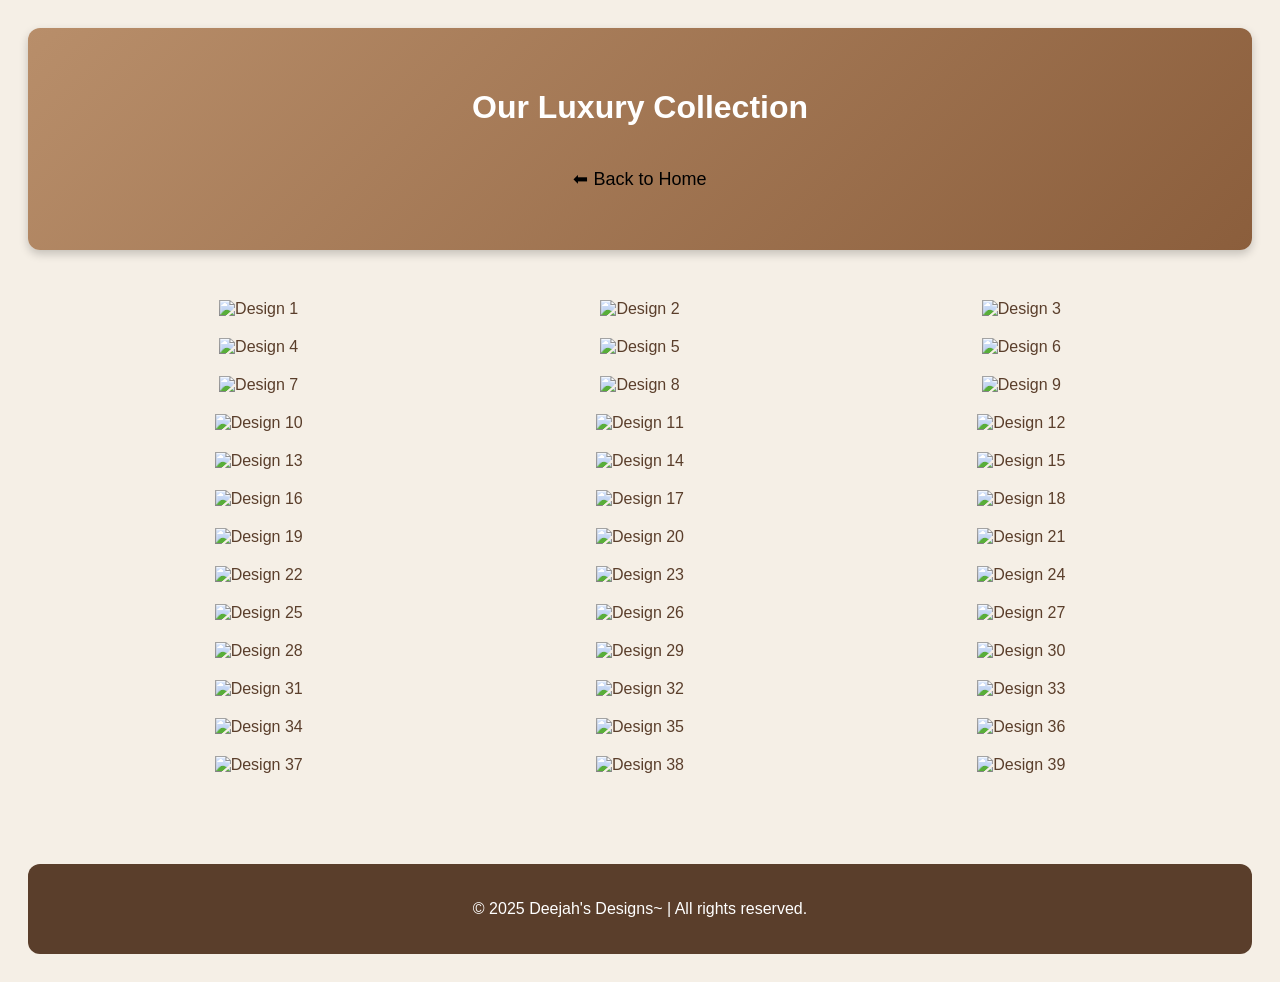
==== gallery.html @ 1dd436d9 "Update gallery.html" ====
<!DOCTYPE html>
<html lang="en">
<head>
    <meta charset="UTF-8">
    <meta name="viewport" content="width=device-width, initial-scale=1.0">
    <title>Gallery - Deejah's Designs</title>
    <link rel="stylesheet" href="Styles.css">
</head>
<body>
    <header>
        <h1>Our Luxury Collection</h1>
        <a href="index.html" class="back-btn">⬅ Back to Home</a>
    </header>
    <section class="gallery" id="gallery"></section>

<script>
    // Number of images you have
    const totalImages = 39;  
    const gallery = document.getElementById("gallery");

    for (let i = 1; i <= totalImages; i++) {
        let imgDiv = document.createElement("div");
        imgDiv.classList.add("gallery-item");

        let img = document.createElement("img");
        img.src = `images/design${i}.png`;  // Adjust file extension if needed
        img.alt = `Design ${i}`;

        let overlay = document.createElement("div");
        overlay.classList.add("overlay");
        overlay.innerText = `Luxury Design ${i}`;

        imgDiv.appendChild(img);
        imgDiv.appendChild(overlay);
        gallery.appendChild(imgDiv);
    }
</script>

    

    <footer>
        <p>&copy; 2025 Deejah's Designs~ | All rights reserved.</p>
    </footer>
</body>
</html>
---- Styles.css ----
/* General Styles */
body {
    font-family: 'Poppins', sans-serif;
    text-align: center;
    padding: 20px;
    background-color: #f5efe6; /* Light beige */
    color: #5a3e2b; /* Deep brown */
}

/* Header */
header {
    background: linear-gradient(135deg, #b88e6a, #8b5e3c); /* Soft brown tones */
    color: white;
    padding: 40px;
    border-radius: 12px;
    box-shadow: 0px 4px 10px rgba(0, 0, 0, 0.2);
}

h1 {
    font-weight: 600;
}

/* Navigation Bar */
nav {
    margin-top: 20px;
}

nav ul {
    list-style: none;
    padding: 0;
}

nav ul li {
    display: inline;
    margin: 0 15px;
}

nav ul li a {
    text-decoration: none;
    font-weight: 600;
    color: #8b5e3c; /* Brown */
    padding: 8px 12px;
    border-radius: 5px;
    transition: all 0.3s ease;
}

nav ul li a:hover {
    background: #8b5e3c;
    color: white;
}

/* Content Section */
.content {
    margin: 40px auto;
    padding: 20px;
    max-width: 600px;
    background: white;
    border-radius: 12px;
    box-shadow: 0px 4px 10px rgba(0, 0, 0, 0.1);
}

/* Footer */
footer {
    margin-top: 40px;
    padding: 20px;
    background: #5a3e2b; /* Deep brown */
    color: white;
    border-radius: 12px;
}

/* ---- Explore Button & Gallery Styles ---- */
/* Explore Button Styling */
.explore-btn {
    display: inline-block;
    padding: 12px 24px;
    background: black;
    color: white;
    font-size: 16px;
    text-decoration: none;
    border-radius: 5px;
    transition: 0.3s ease-in-out;
}

.explore-btn:hover {
    background: gold;
    color: black;
}

/* Luxury Gallery Grid Layout */
.gallery {
    display: grid;
    grid-template-columns: repeat(auto-fit, minmax(300px, 1fr));
    gap: 20px;
    padding: 50px;
    text-align: center;
}

/* Luxury Image Effects */
.gallery-item {
    position: relative;
    overflow: hidden;
    border-radius: 10px;
}

.gallery-item img {
    width: 100%;
    height: auto;
    transition: transform 0.3s ease-in-out;
}

/* Hover Effects */
.gallery-item:hover img {
    transform: scale(1.1);
    filter: brightness(70%);
}

.overlay {
    position: absolute;
    bottom: 10px;
    left: 0;
    right: 0;
    background: rgba(0, 0, 0, 0.7);
    color: white;
    font-size: 18px;
    padding: 10px;
    opacity: 0;
    transition: 0.3s ease-in-out;
}

.gallery-item:hover .overlay {
    opacity: 1;
}

/* Back Button */
.back-btn {
    display: inline-block;
    margin: 20px;
    text-decoration: none;
    color: black;
    font-size: 18px;
}

.back-btn:hover {
    color: gold;
}
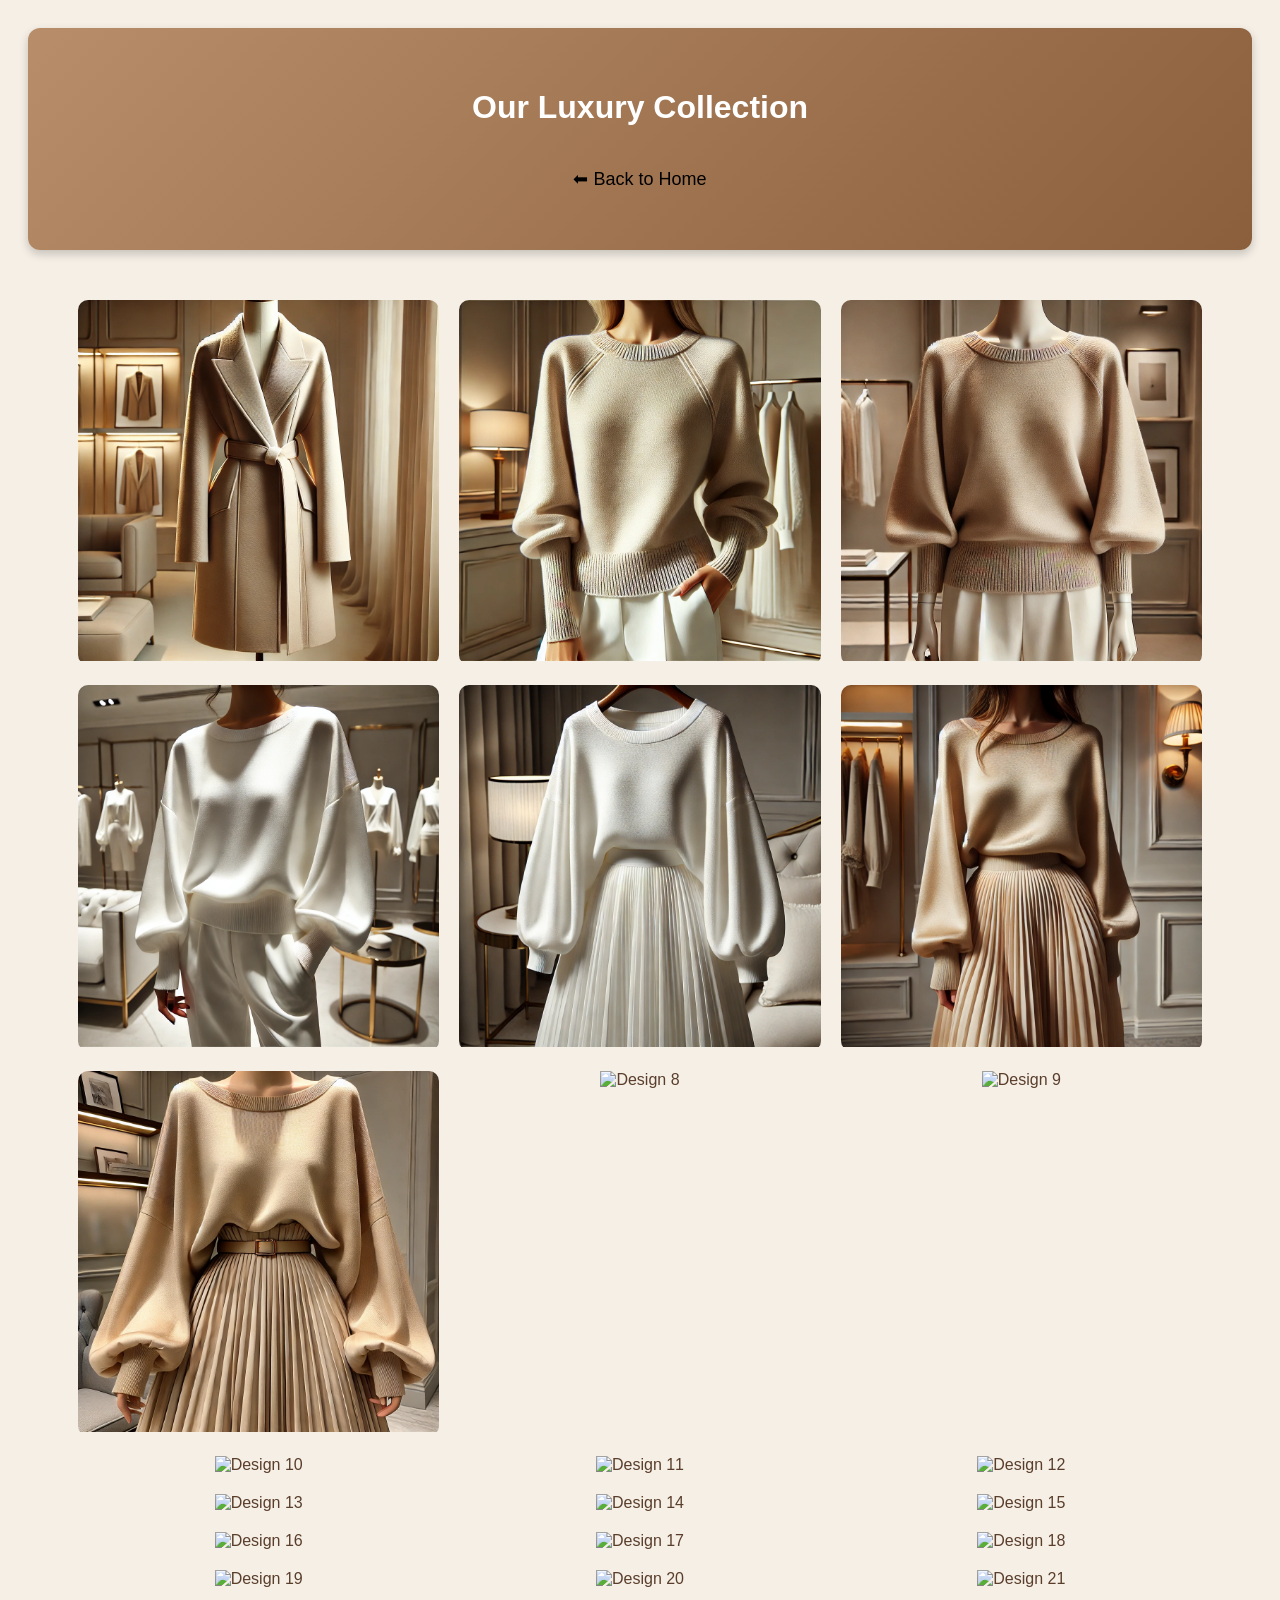
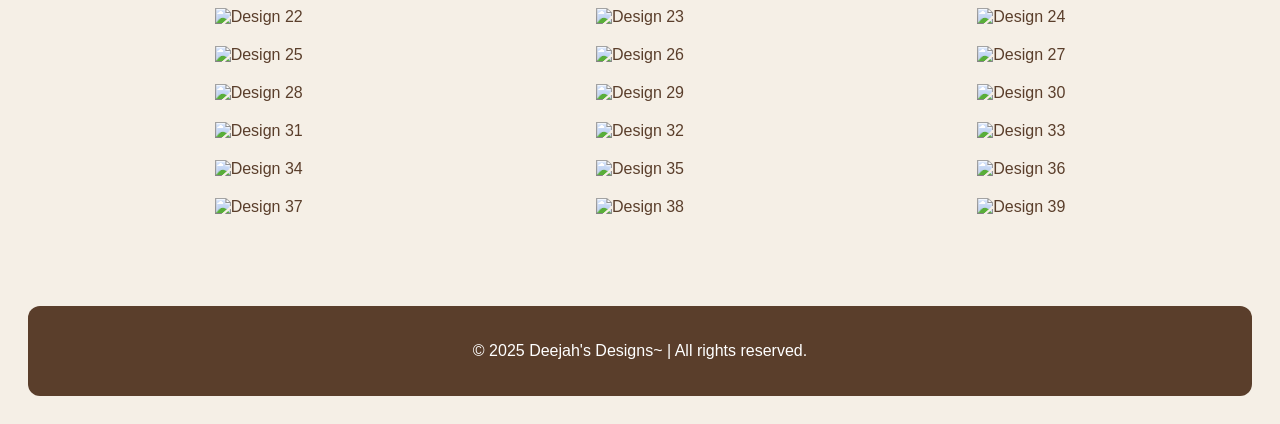
==== commit 4f0c1848: "Update gallery.html" ====
--- a/gallery.html
+++ b/gallery.html
@@ -11,32 +11,56 @@
         <h1>Our Luxury Collection</h1>
         <a href="index.html" class="back-btn">⬅ Back to Home</a>
     </header>
+
     <section class="gallery" id="gallery"></section>
 
-<script>
-    // Number of images you have
-    const totalImages = 39;  
-    const gallery = document.getElementById("gallery");
+    <script>
+        const totalImages = 39;  // Total number of images
+        const albumSizes = [7, 8, 6, 4];  // Array specifying the number of images in each album
 
-    for (let i = 1; i <= totalImages; i++) {
-        let imgDiv = document.createElement("div");
-        imgDiv.classList.add("gallery-item");
+        const gallery = document.getElementById("gallery");
+        let albumNum = 1;  // Start with the first album
+        let imgCount = 0;  // Counter to track how many images are added to the current album
+        let currentImage = 1; // Track the current image number
 
-        let img = document.createElement("img");
-        img.src = `images/design${i}.png`;  // Adjust file extension if needed
-        img.alt = `Design ${i}`;
+        // Loop through all the images
+        for (let i = 1; i <= totalImages; i++) {
+            // Construct the image path based on album and design number
+            let imgPath = `images/album${albumNum}_design${currentImage}.png`;  // Adjust the extension if needed
+            console.log(imgPath);  // Log the path for debugging
 
-        let overlay = document.createElement("div");
-        overlay.classList.add("overlay");
-        overlay.innerText = `Luxury Design ${i}`;
+            // Create the image container
+            let imgDiv = document.createElement("div");
+            imgDiv.classList.add("gallery-item");
 
-        imgDiv.appendChild(img);
-        imgDiv.appendChild(overlay);
-        gallery.appendChild(imgDiv);
-    }
-</script>
+            // Create the image element
+            let img = document.createElement("img");
+            img.src = imgPath;
+            img.alt = `Design ${currentImage}`;
 
-    
+            // Create the overlay text
+            let overlay = document.createElement("div");
+            overlay.classList.add("overlay");
+            overlay.innerText = `Luxury Design ${currentImage}`;
+
+            // Append the image and overlay to the container
+            imgDiv.appendChild(img);
+            imgDiv.appendChild(overlay);
+
+            // Add the container to the gallery section
+            gallery.appendChild(imgDiv);
+
+            // Increment the image counter for the current album
+            imgCount++;
+            currentImage++;
+
+            // Check if the current album is full
+            if (imgCount === albumSizes[albumNum - 1]) {
+                albumNum++;  // Move to the next album
+                imgCount = 0;  // Reset the image counter for the new album
+            }
+        }
+    </script>
 
     <footer>
         <p>&copy; 2025 Deejah's Designs~ | All rights reserved.</p>
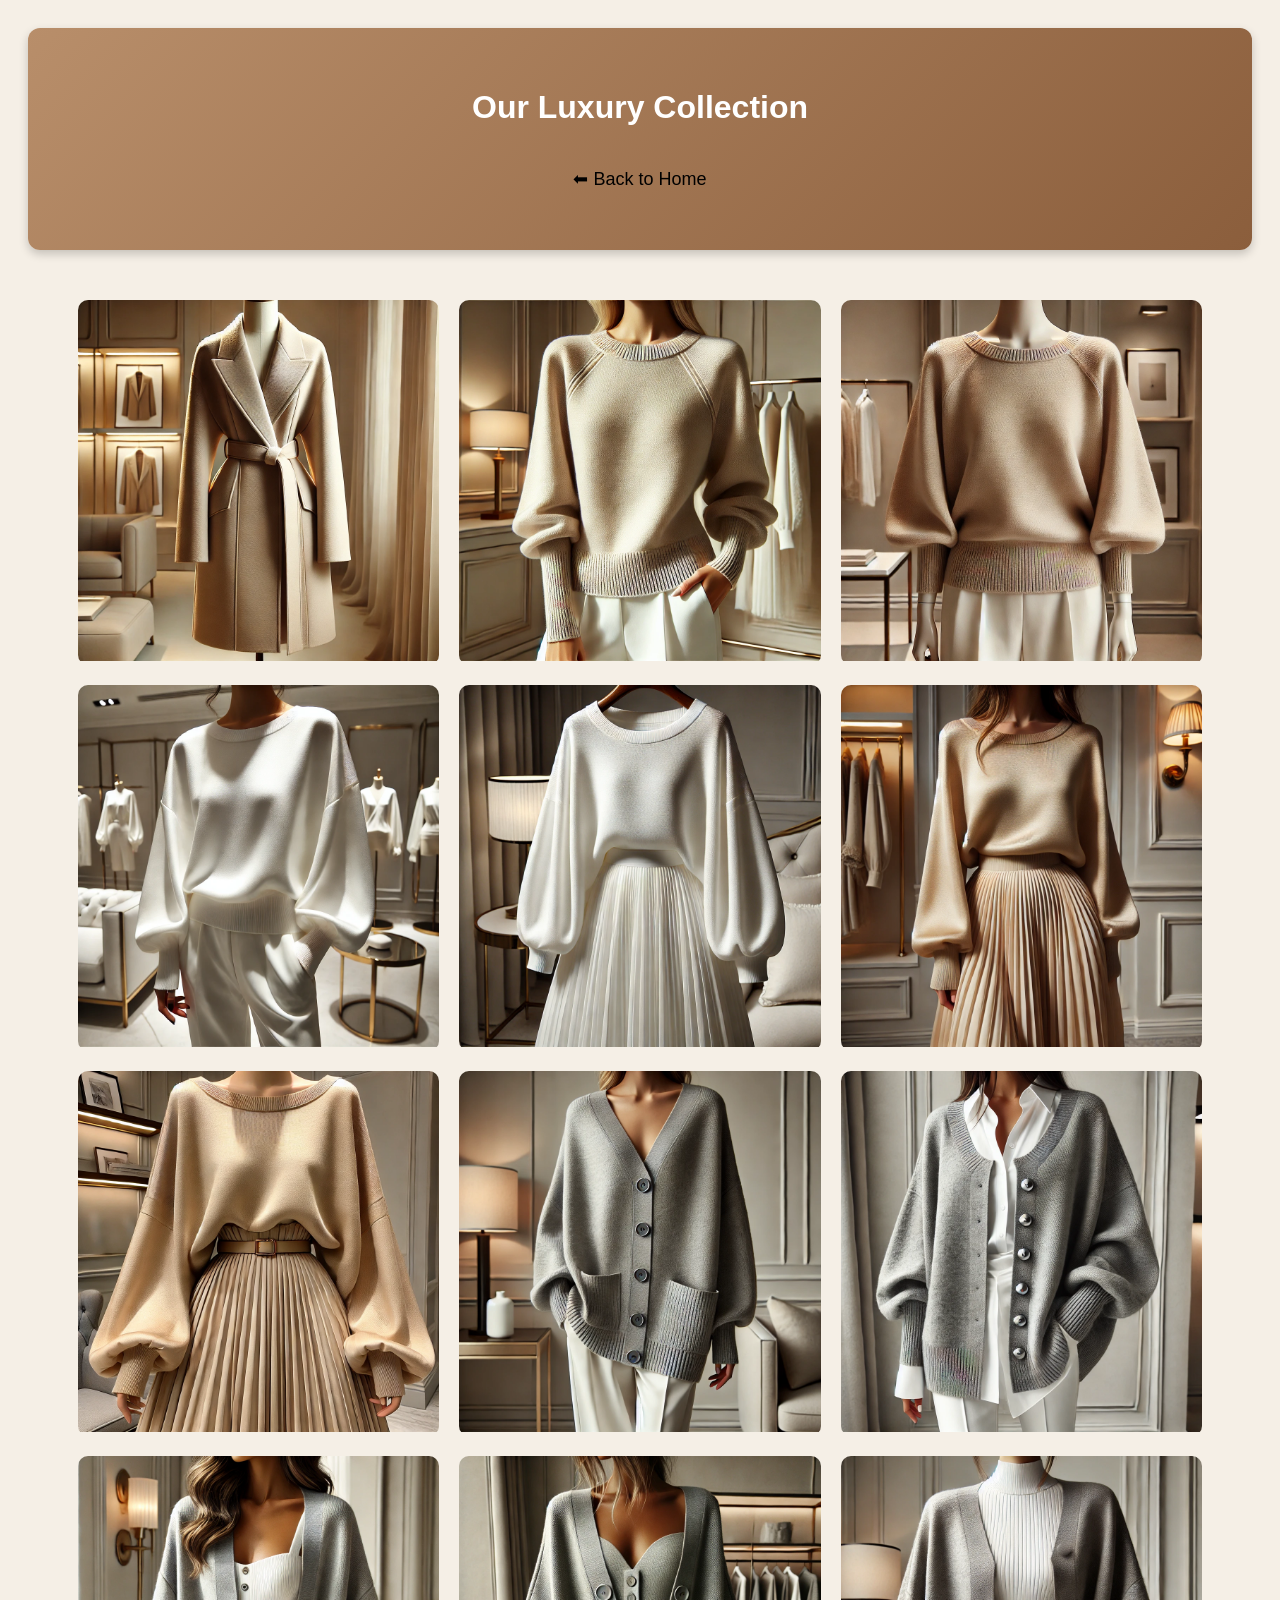
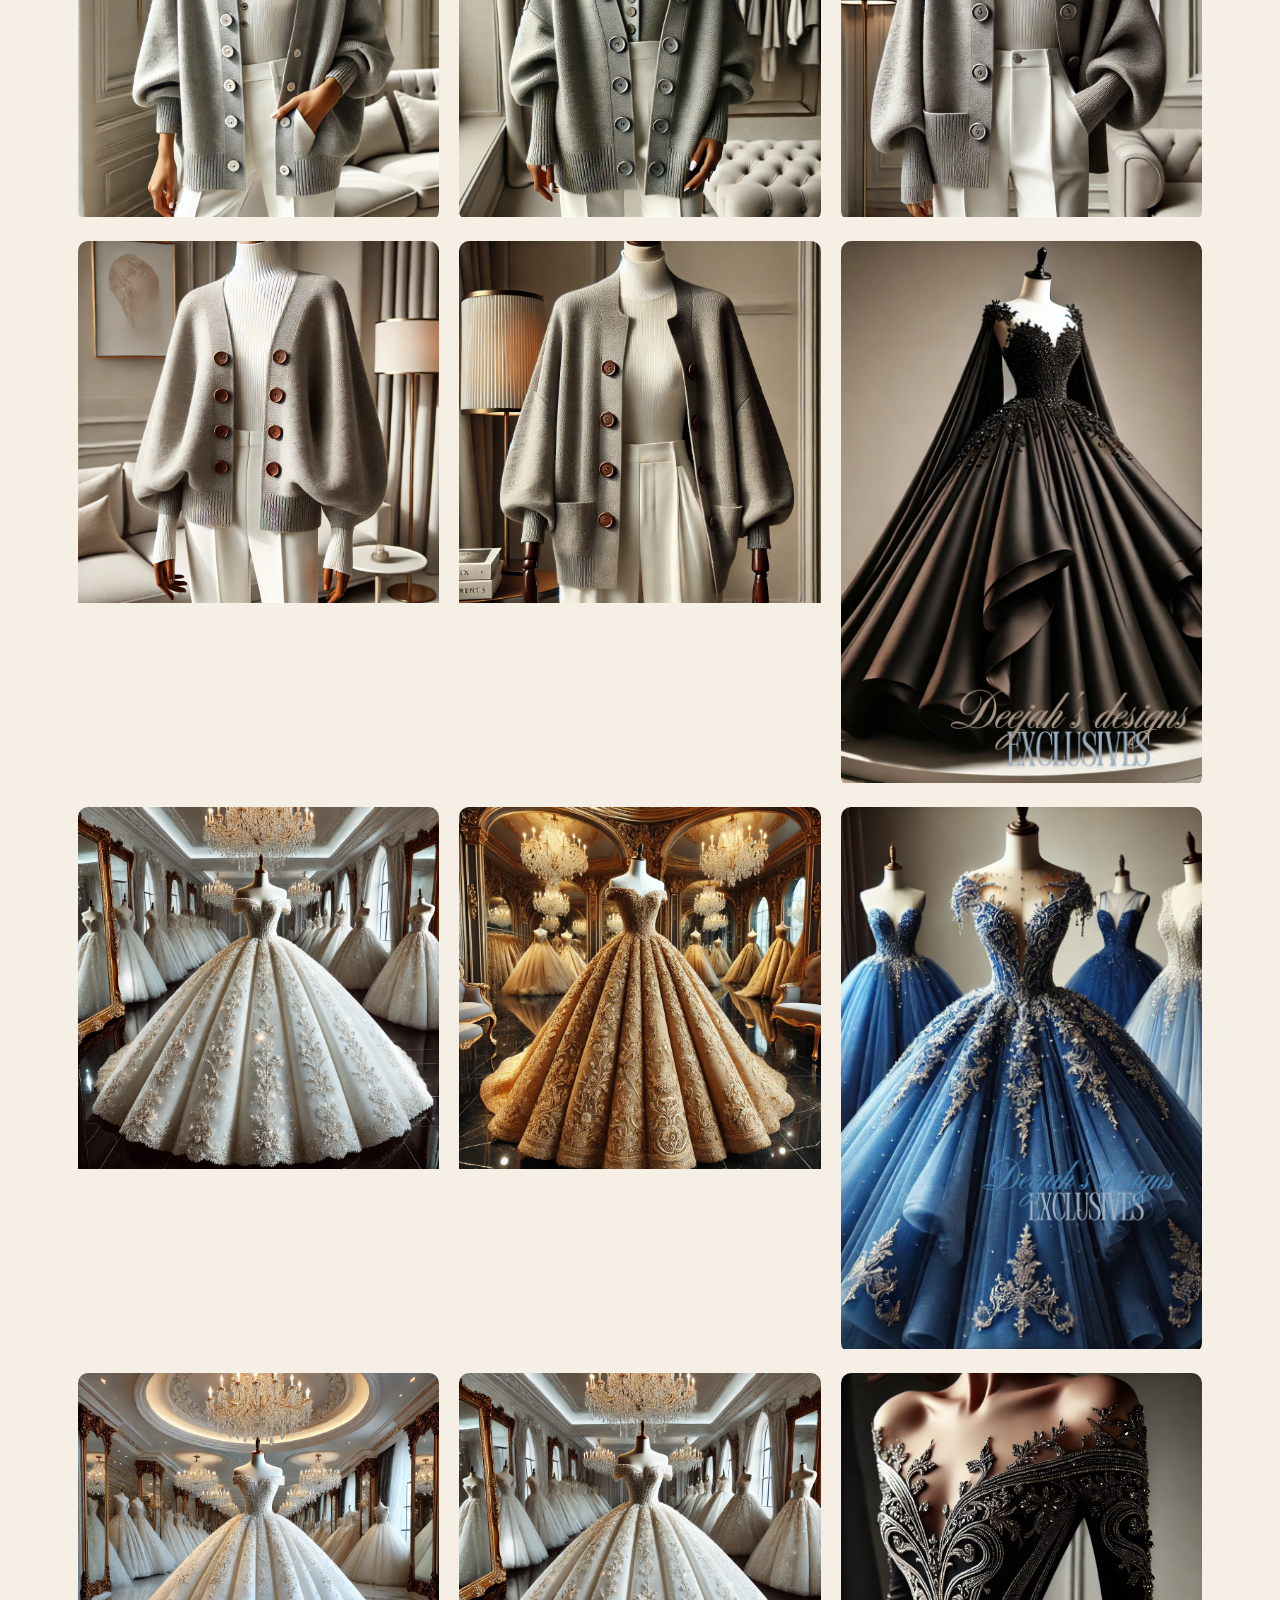
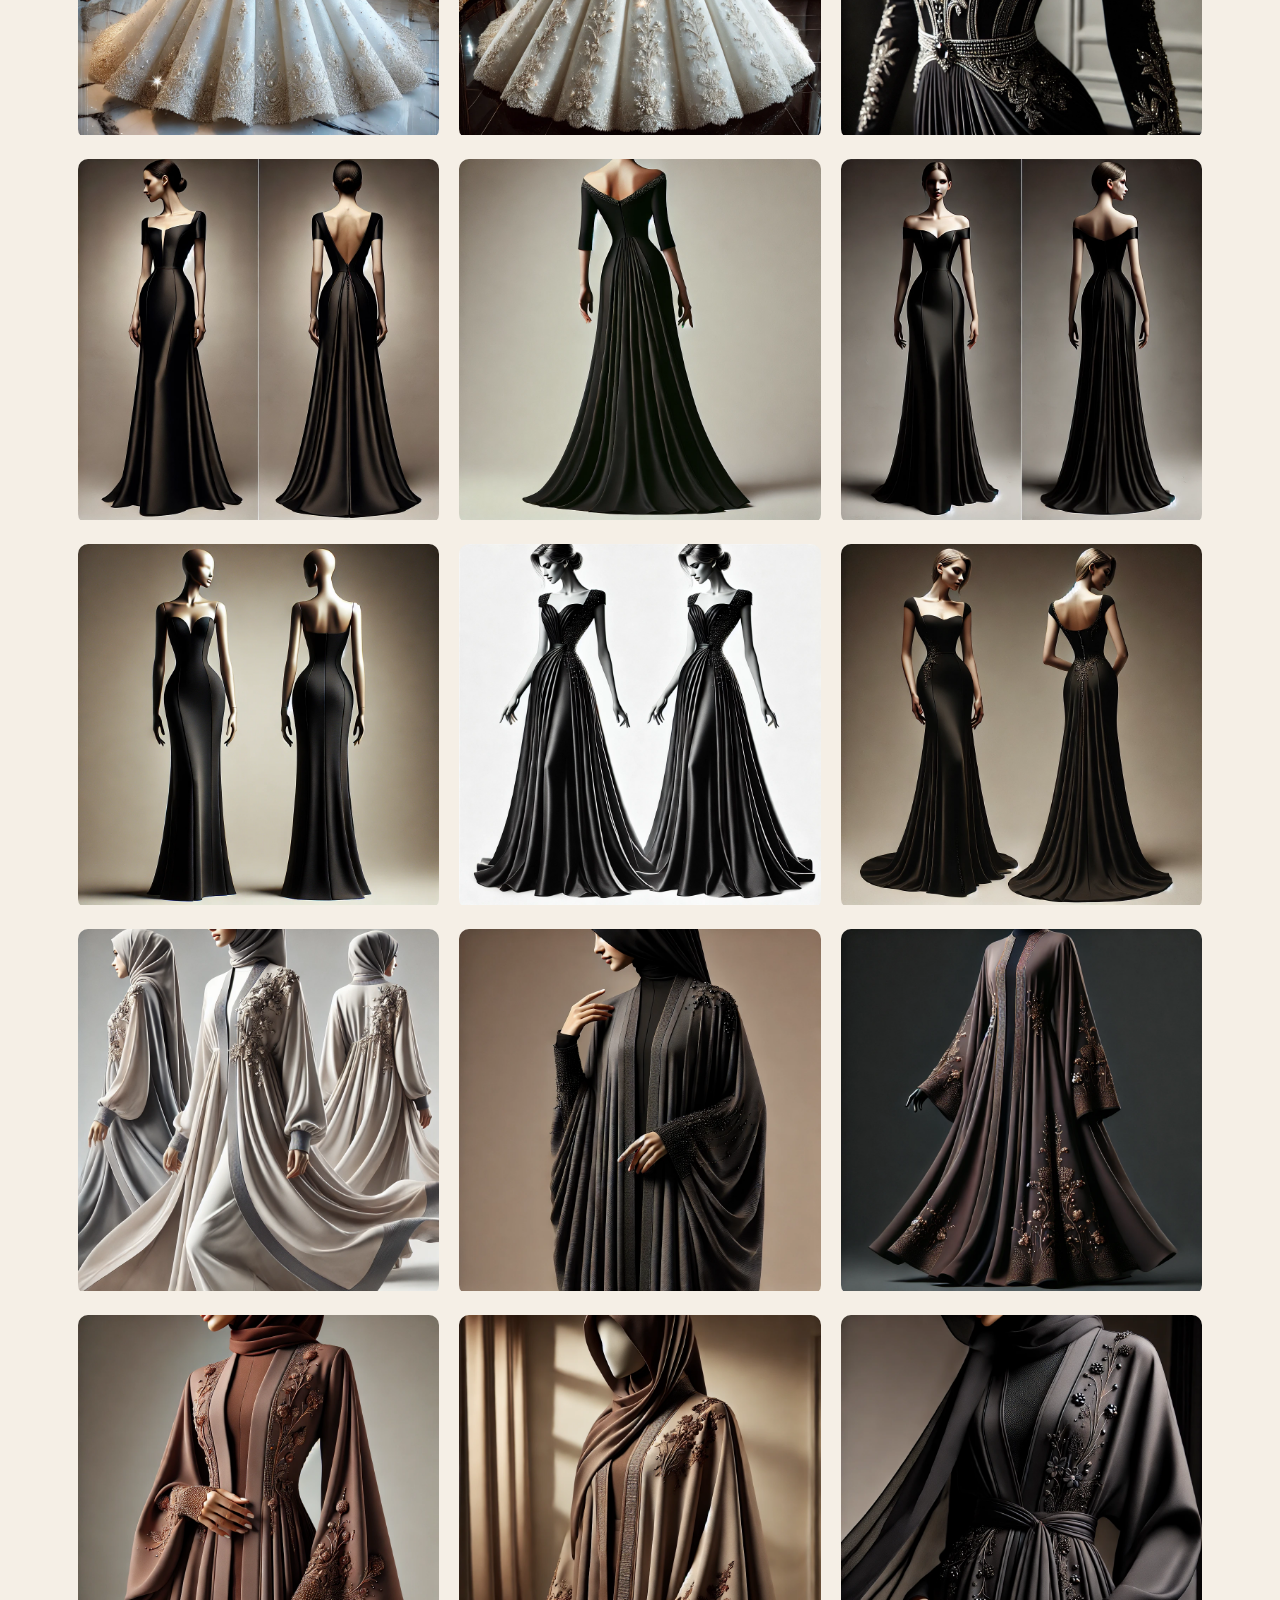
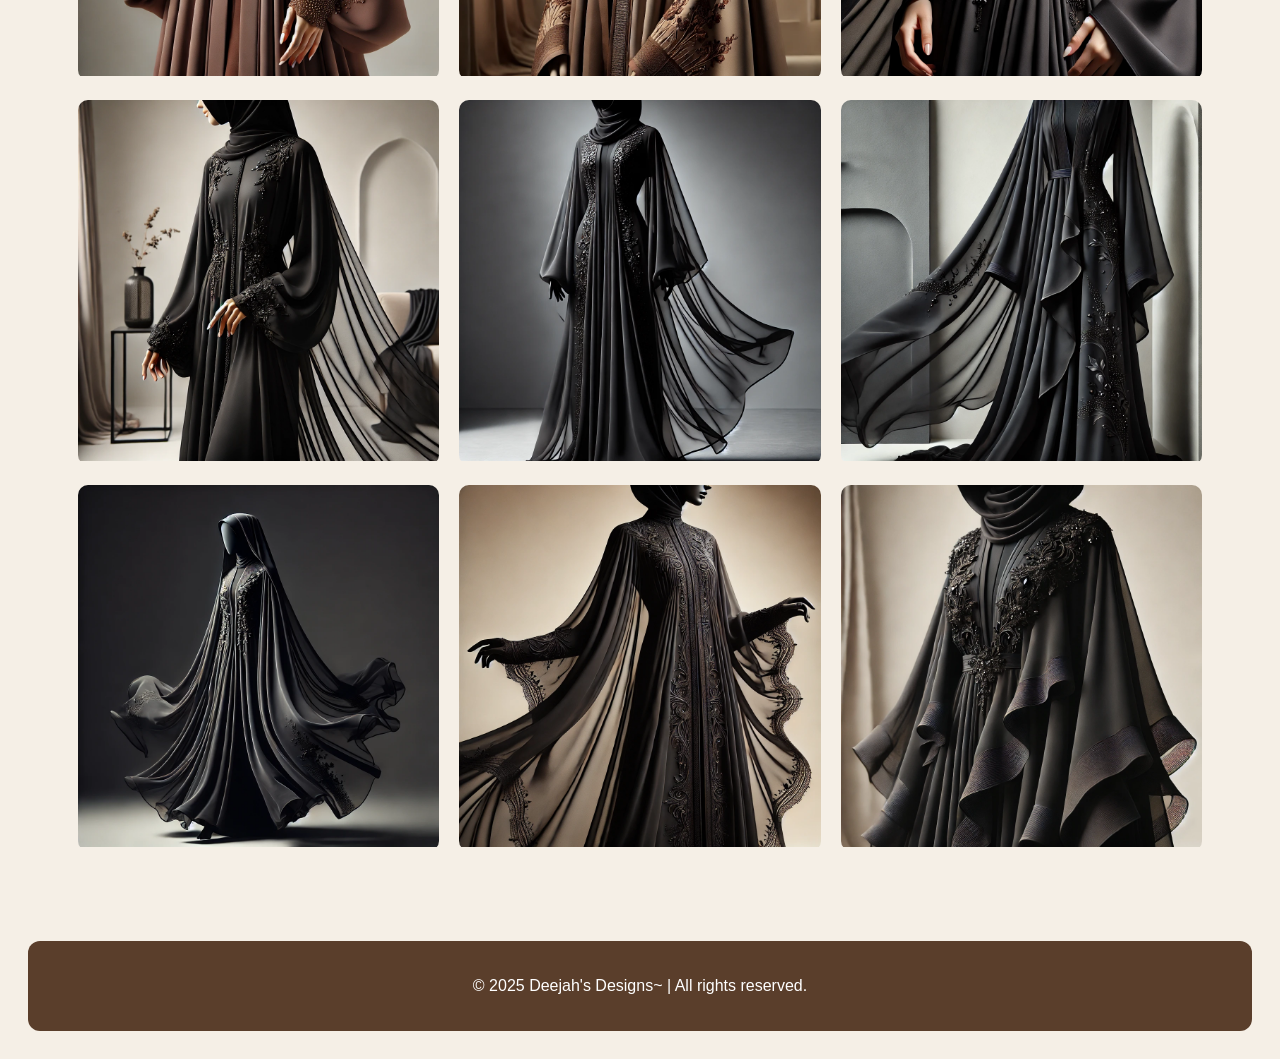
==== commit 3cb05ba1: "Update gallery.html" ====
--- a/gallery.html
+++ b/gallery.html
@@ -13,55 +13,35 @@
     </header>
 
     <section class="gallery" id="gallery"></section>
+<script>
+    const albumSizes = [7, 7, 6, 7, 8, 4];
+    const gallery = document.getElementById("gallery");
 
-    <script>
-        const totalImages = 39;  // Total number of images
-        const albumSizes = [7, 8, 6, 4];  // Array specifying the number of images in each album
+    let imgIndex = 1;
 
-        const gallery = document.getElementById("gallery");
-        let albumNum = 1;  // Start with the first album
-        let imgCount = 0;  // Counter to track how many images are added to the current album
-        let currentImage = 1; // Track the current image number
+    for (let album = 1; album <= albumSizes.length; album++) {
+        for (let design = 1; design <= albumSizes[album - 1]; design++) {
+            let imgPath = `images/album${album}_design${design}.png`;
 
-        // Loop through all the images
-        for (let i = 1; i <= totalImages; i++) {
-            // Construct the image path based on album and design number
-            let imgPath = `images/album${albumNum}_design${currentImage}.png`;  // Adjust the extension if needed
-            console.log(imgPath);  // Log the path for debugging
-
-            // Create the image container
             let imgDiv = document.createElement("div");
             imgDiv.classList.add("gallery-item");
 
-            // Create the image element
             let img = document.createElement("img");
             img.src = imgPath;
-            img.alt = `Design ${currentImage}`;
+            img.alt = `Design ${imgIndex}`;
 
-            // Create the overlay text
             let overlay = document.createElement("div");
             overlay.classList.add("overlay");
-            overlay.innerText = `Luxury Design ${currentImage}`;
+            overlay.innerText = `Luxury Design ${imgIndex}`;
 
-            // Append the image and overlay to the container
             imgDiv.appendChild(img);
             imgDiv.appendChild(overlay);
-
-            // Add the container to the gallery section
             gallery.appendChild(imgDiv);
 
-            // Increment the image counter for the current album
-            imgCount++;
-            currentImage++;
-
-            // Check if the current album is full
-            if (imgCount === albumSizes[albumNum - 1]) {
-                albumNum++;  // Move to the next album
-                imgCount = 0;  // Reset the image counter for the new album
-            }
+            imgIndex++;
         }
-    </script>
-
+    }
+</script>
     <footer>
         <p>&copy; 2025 Deejah's Designs~ | All rights reserved.</p>
     </footer>
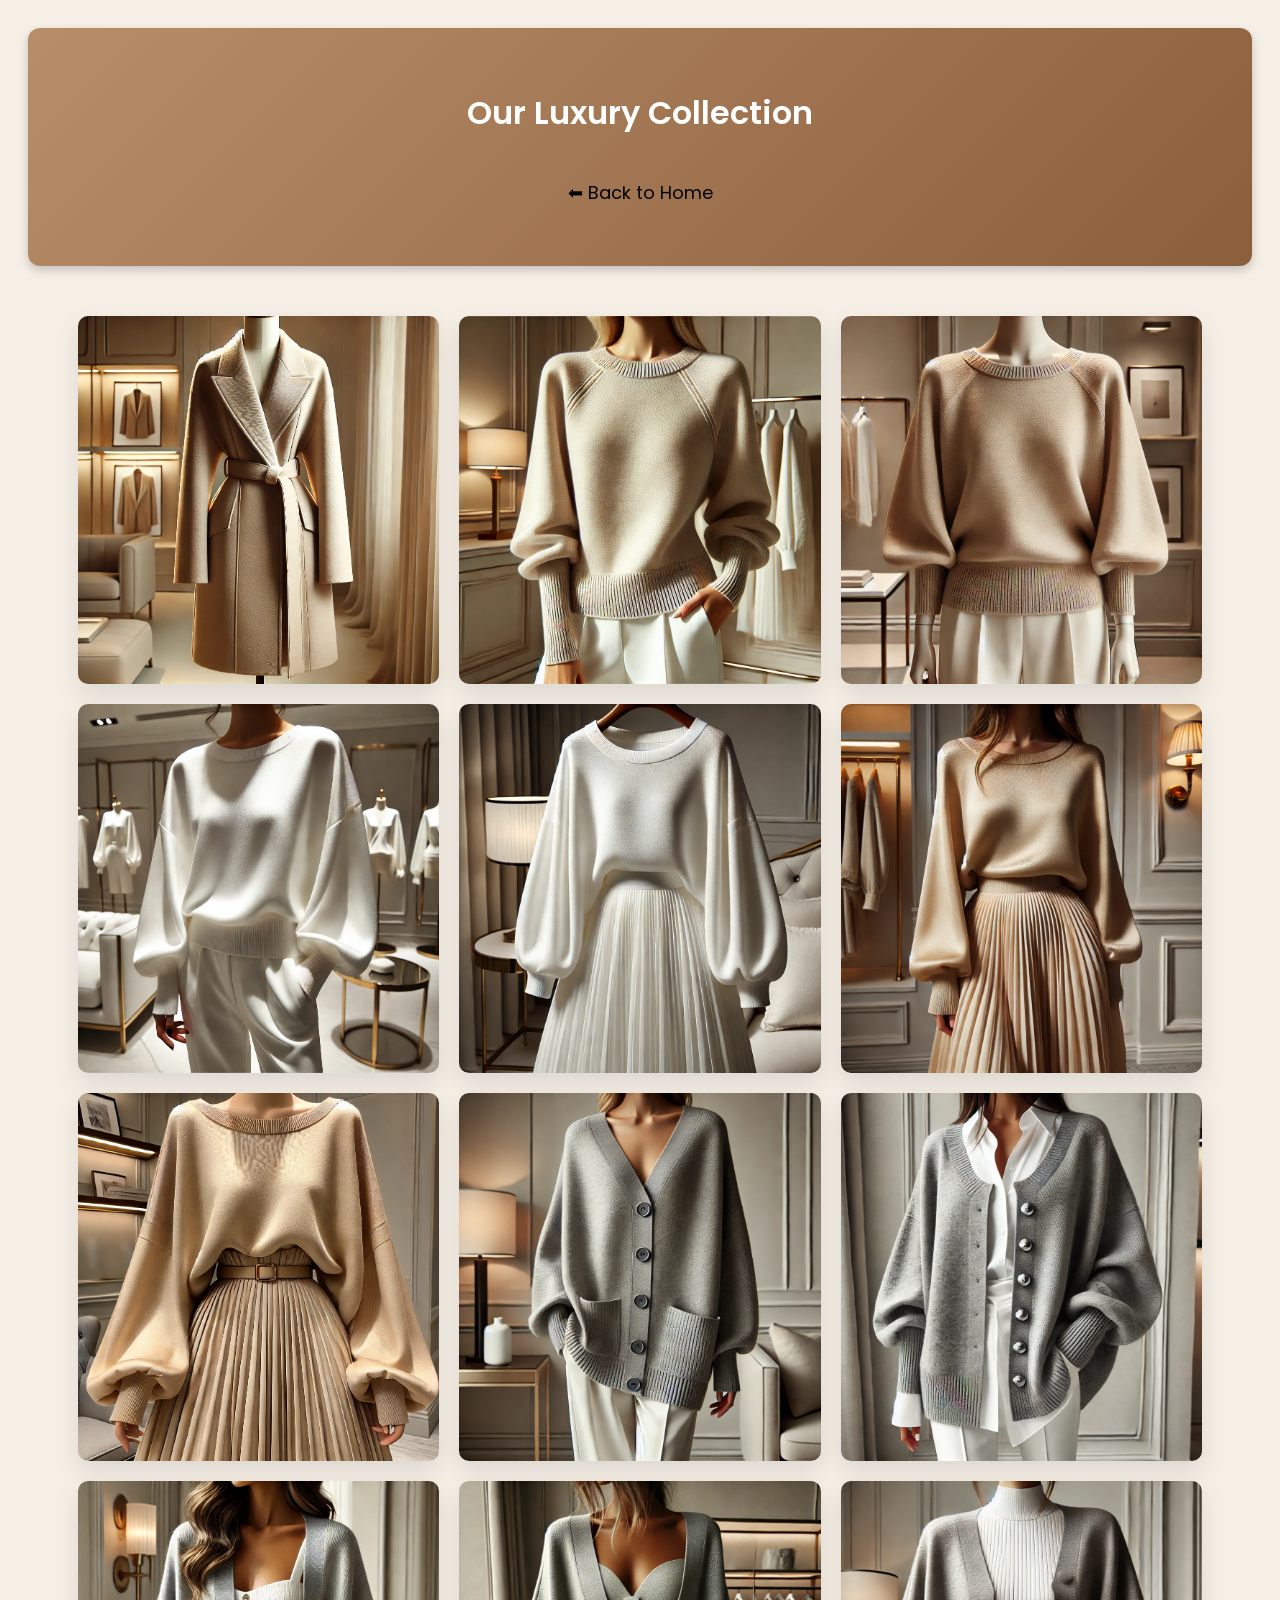
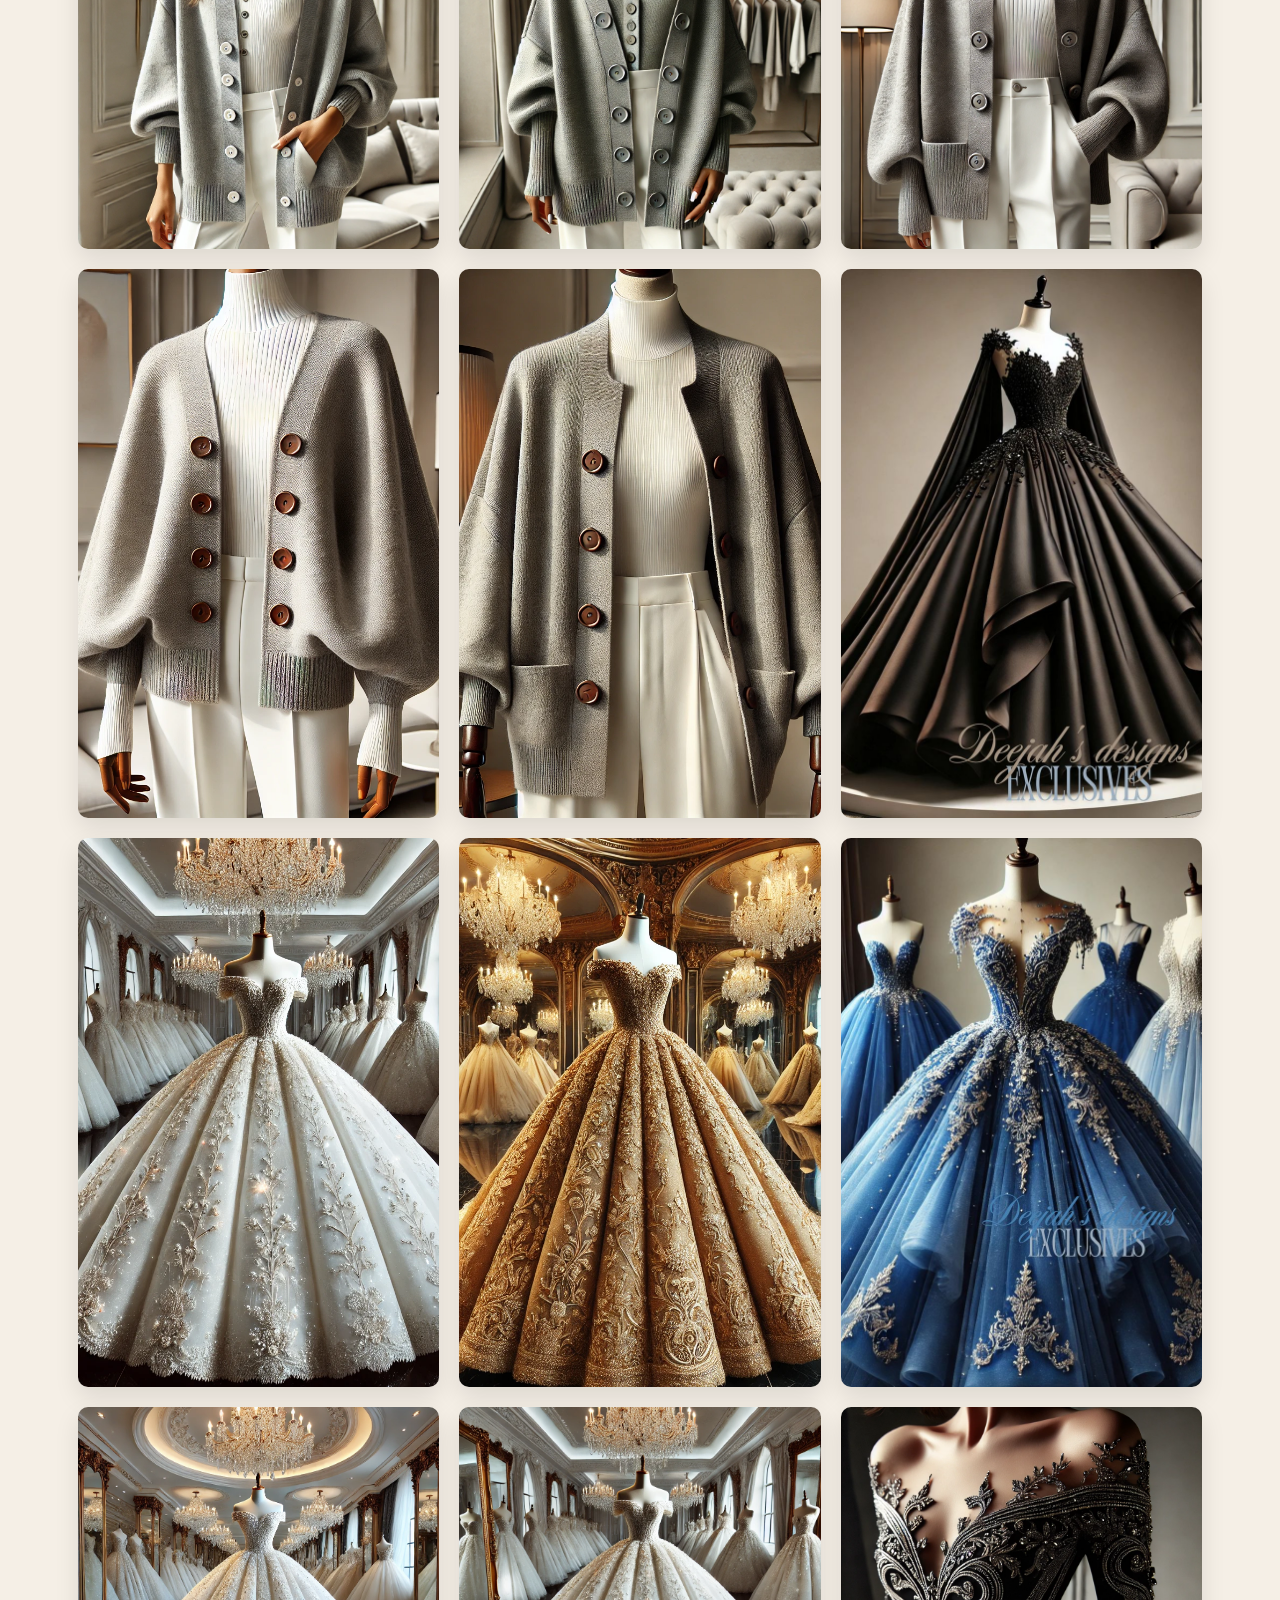
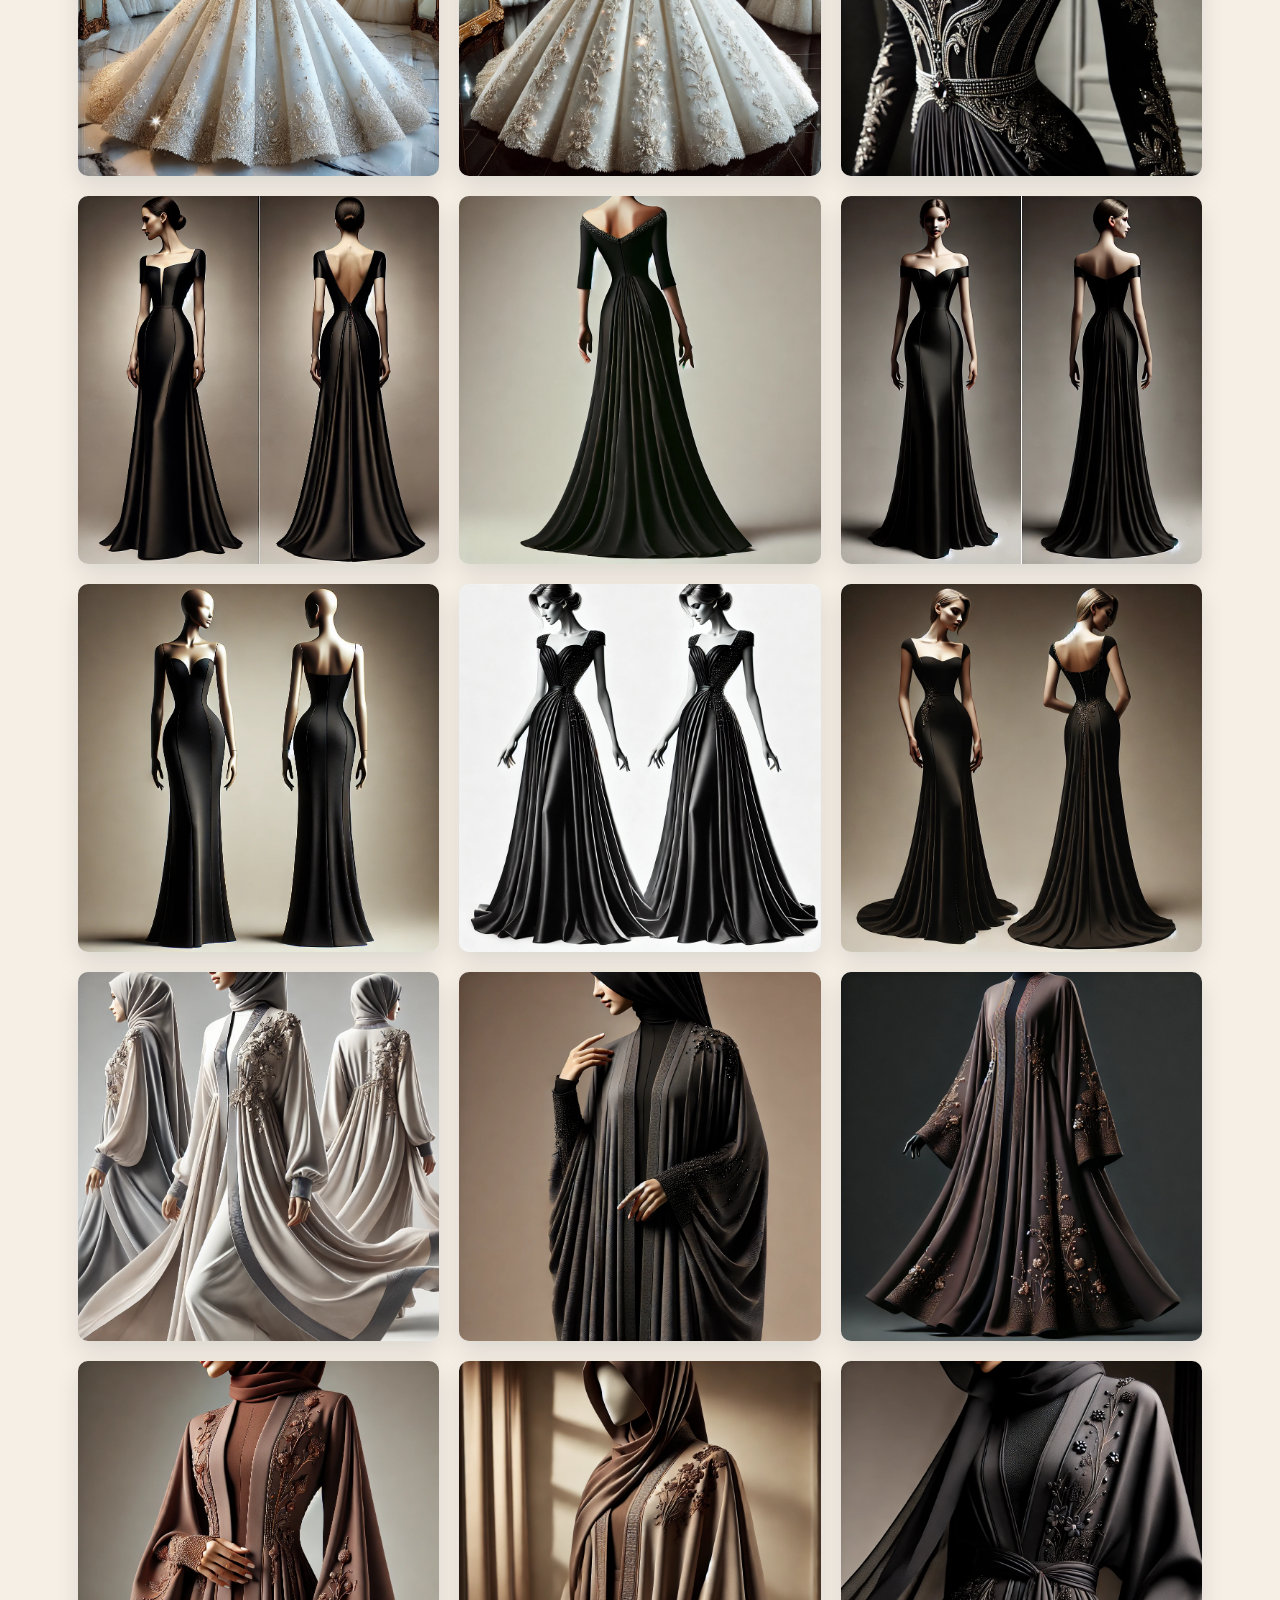
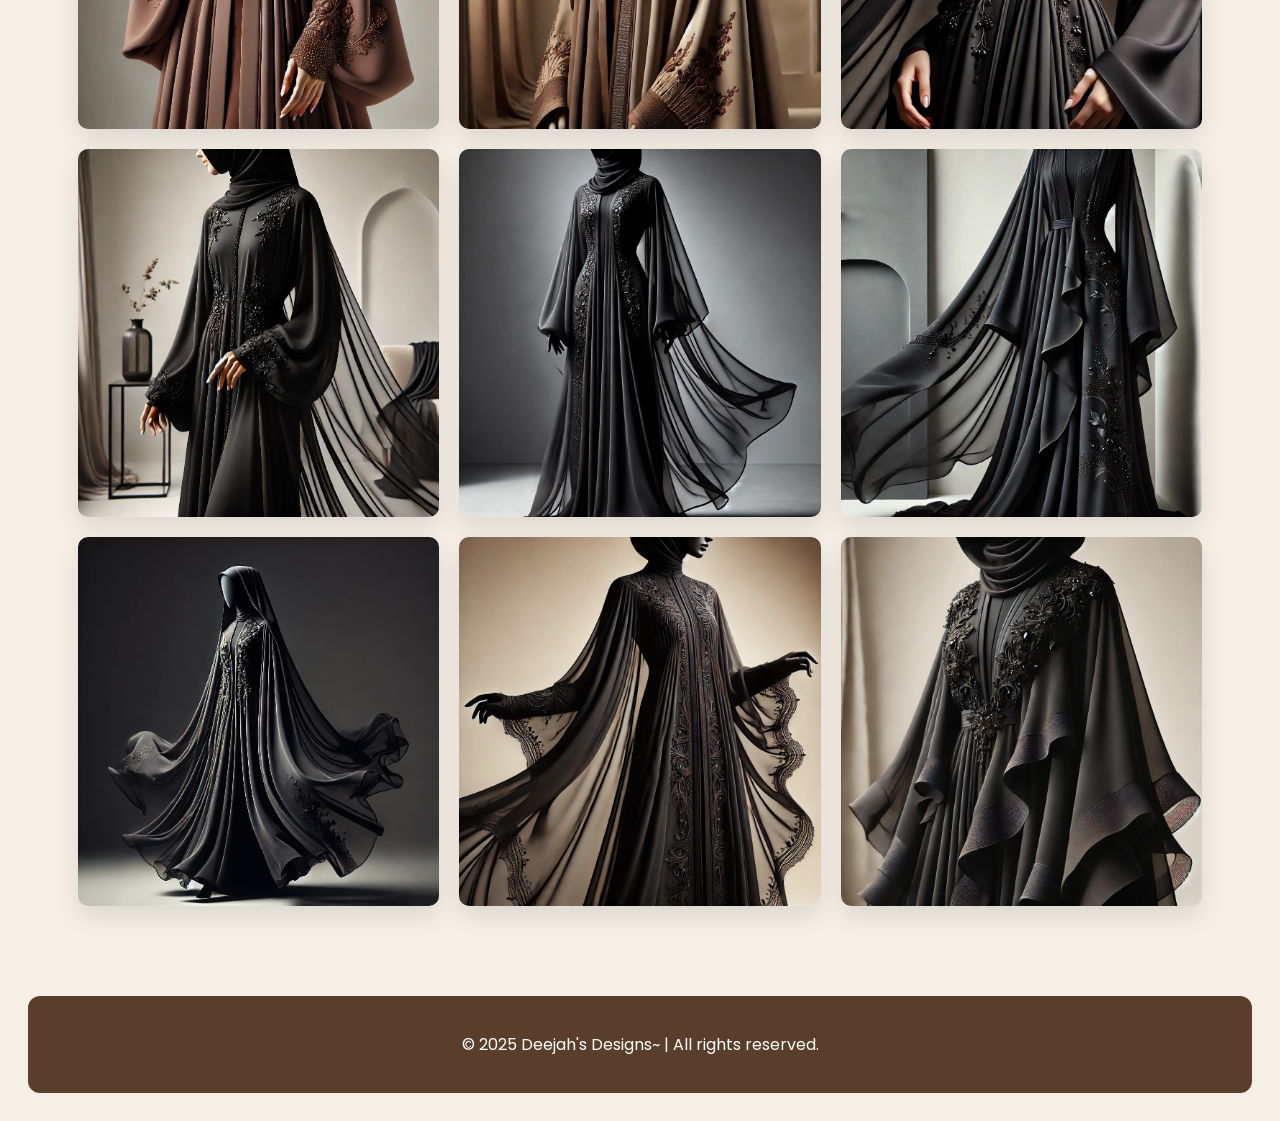
==== commit 5fe61b15: "Update gallery.html" ====
--- a/gallery.html
+++ b/gallery.html
@@ -4,6 +4,7 @@
     <meta charset="UTF-8">
     <meta name="viewport" content="width=device-width, initial-scale=1.0">
     <title>Gallery - Deejah's Designs</title>
+    <link href="https://fonts.googleapis.com/css2?family=Playfair+Display:wght@500;600;700&family=Poppins:wght@400;500;600&display=swap" rel="stylesheet">
     <link rel="stylesheet" href="Styles.css">
 </head>
 <body>
--- a/Styles.css
+++ b/Styles.css
@@ -100,37 +100,44 @@
     position: relative;
     overflow: hidden;
     border-radius: 10px;
+    box-shadow: 0 10px 25px rgba(0, 0, 0, 0.1);
+    transition: transform 0.3s ease;
 }
-
 .gallery-item img {
     width: 100%;
-    height: auto;
-    transition: transform 0.3s ease-in-out;
+    height: 100%;
+    object-fit: cover;
+    transition: transform 0.5s ease;
 }
-
 /* Hover Effects */
 .gallery-item:hover img {
     transform: scale(1.1);
     filter: brightness(70%);
 }
-
 .overlay {
     position: absolute;
-    bottom: 10px;
+    bottom: 0;
     left: 0;
     right: 0;
-    background: rgba(0, 0, 0, 0.7);
-    color: white;
+    top: 0;
+    background-color: rgba(0, 0, 0, 0.4); /* Elegant dark overlay */
+    color: #fff;
     font-size: 18px;
-    padding: 10px;
+    font-weight: 500;
+    display: flex;
+    align-items: center;
+    justify-content: center;
     opacity: 0;
-    transition: 0.3s ease-in-out;
+    transition: opacity 0.4s ease;
+    pointer-events: none;
 }
-
 .gallery-item:hover .overlay {
     opacity: 1;
 }
-
+.gallery-item:hover img {
+    transform: scale(1.1);
+    filter: none; /* Remove dimming to allow overlay to do the job */
+}
 /* Back Button */
 .back-btn {
     display: inline-block;
@@ -139,7 +146,6 @@
     color: black;
     font-size: 18px;
 }
-
 .back-btn:hover {
     color: gold;
 }
